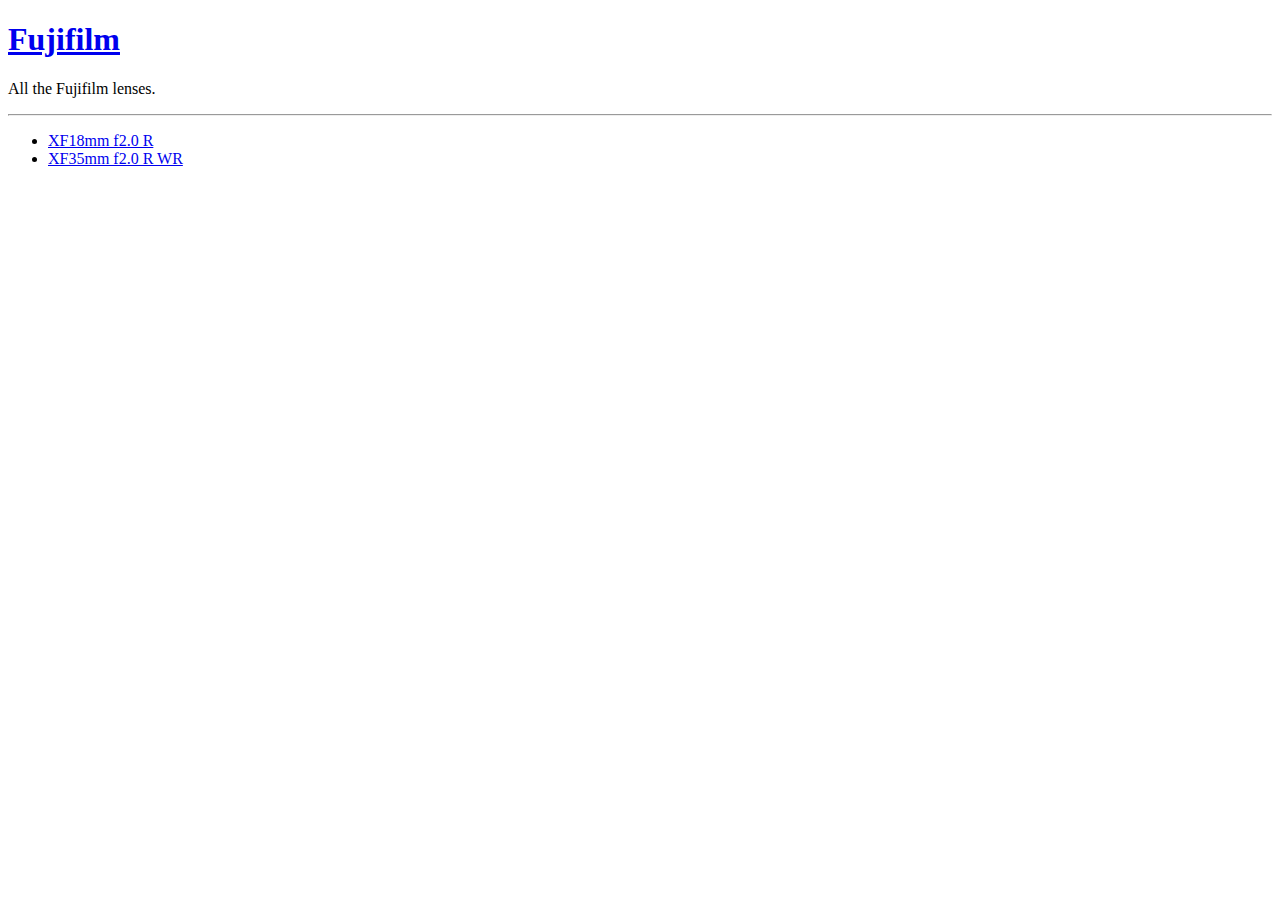
==== fujifilm/index.html @ 8d7d8a92 "Create index.html" ====
<!DOCTYPE html>
<html lang="en">
<head>
    <meta charset="UTF-8">
    <meta name="viewport" content="width=device-width, initial-scale=1.0">
    <title>All Fujifilm Lenses - All Camera Lenses</title>
    <!-- Additional metadata such as description, keywords, etc. -->
    <link rel="stylesheet" href="styles.css"> <!-- Link to your CSS stylesheet -->
</head>
<body>
    <!-- Content of your website -->
    <header>
        <!-- Header content such as logo, navigation, etc. -->
    </header>
    
    <main>
        <h1><a href="/all-camera-lenses/fujifilm">Fujifilm</a></h1>
        <p>All the Fujifilm lenses.</p>
        <hr>
        <ul>
            <li><a href="https://lensinkmitchel.github.io/all-camera-lenses/fujifilm/xf18mm-f2-0-R.html">XF18mm f2.0 R</a></li>
            <li><a href="https://lensinkmitchel.github.io/all-camera-lenses/fujifilm/xf35mm-f2-0-R-WR.html">XF35mm f2.0 R WR</a></li>
        </ul>
        <!-- Main content of your website -->
    </main>
    
    <footer>
        <!-- Footer content such as copyright information, links, etc. -->
    </footer>

    <!-- Optional: Scripts at the end of the body for better page loading performance -->
    <script src="script.js"></script> <!-- Link to your JavaScript file -->
</body>
</html>
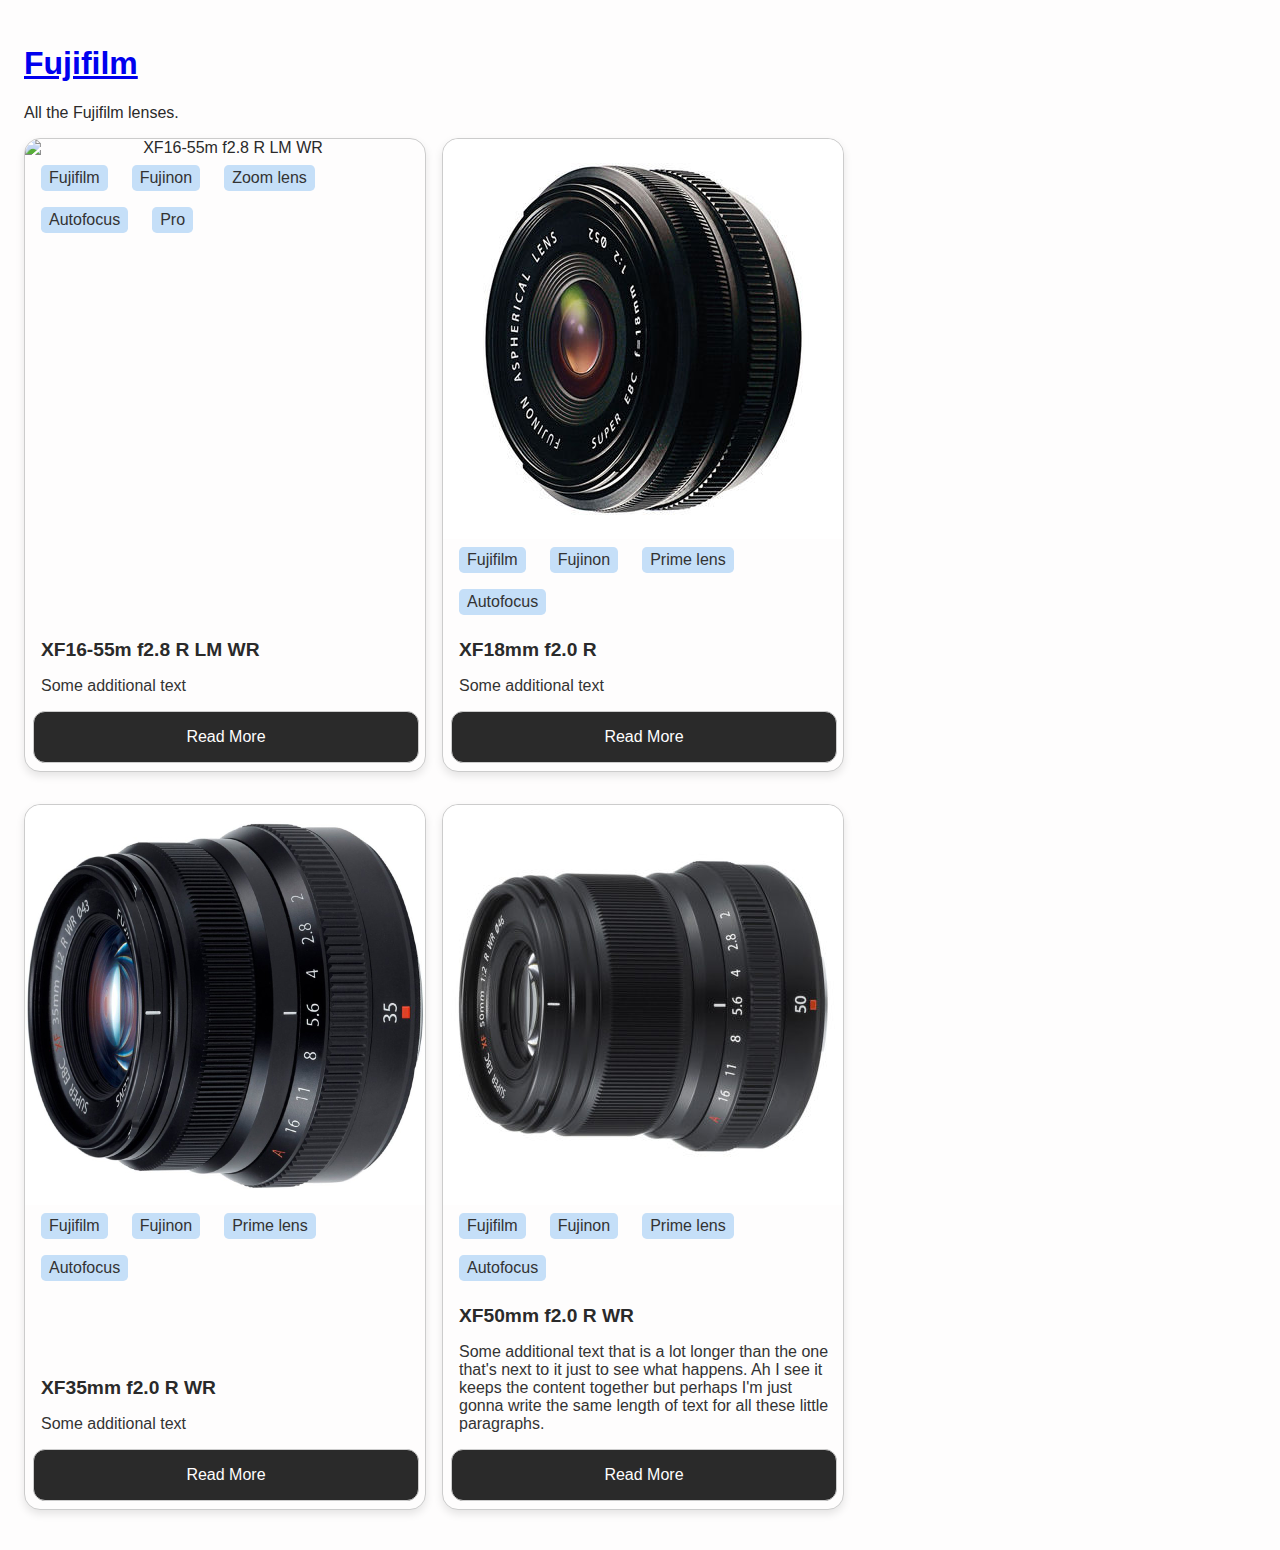
==== commit f82fc6ff: "restructured folders" ====
--- a/fujifilm/index.html
+++ b/fujifilm/index.html
@@ -5,7 +5,7 @@
     <meta name="viewport" content="width=device-width, initial-scale=1.0">
     <title>All Fujifilm Lenses - All Camera Lenses</title>
     <!-- Additional metadata such as description, keywords, etc. -->
-    <link rel="stylesheet" href="styles.css"> <!-- Link to your CSS stylesheet -->
+    <link rel="stylesheet" href="/assets/css/styles.css"> <!-- Link to your CSS stylesheet -->
 </head>
 <body>
     <!-- Content of your website -->
@@ -16,11 +16,66 @@
     <main>
         <h1><a href="/all-camera-lenses/fujifilm">Fujifilm</a></h1>
         <p>All the Fujifilm lenses.</p>
-        <hr>
-        <ul>
-            <li><a href="https://lensinkmitchel.github.io/all-camera-lenses/fujifilm/xf18mm-f2-0-R.html">XF18mm f2.0 R</a></li>
-            <li><a href="https://lensinkmitchel.github.io/all-camera-lenses/fujifilm/xf35mm-f2-0-R-WR.html">XF35mm f2.0 R WR</a></li>
-        </ul>
+        <div class="card-container">
+            <div class="card">
+              <img src="/assets/images/xf16-55mm-f2-8-r-lm-wr.jpeg" alt="XF16-55m f2.8 R LM WR">
+              <div class="card-tags">
+                <p>Fujifilm</p>
+                <p>Fujinon</p>
+                <p>Zoom lens</p>
+                <p>Autofocus</p>
+                <p>Pro</p>
+              </div>
+              <div class="card-content">
+                <h3>XF16-55m f2.8 R LM WR</h3>
+                <p>Some additional text</p>
+                <a href="fujifilm/xf16-55mm-f2-8-R-LM-WR.html" class="btn">Read More</a>
+              </div>
+            </div>
+            <div class="card">
+              <img src="/assets/images/xf18mm-f2-0-r.jpeg" alt="XF18mm f2.0 R">
+      
+              <div class="card-tags">
+                <p>Fujifilm</p>
+                <p>Fujinon</p>
+                <p>Prime lens</p>
+                <p>Autofocus</p>
+              </div>
+              <div class="card-content">
+                <h3>XF18mm f2.0 R</h3>
+                <p>Some additional text</p>
+                <a href="fujifilm/xf18mm-f2-0-R.html" class="btn">Read More</a>
+              </div>
+            </div>
+            <div class="card">
+              <img src="/assets/images/xf35mm-f2-0-r-wr.jpeg" alt="XF35mm f2.0 R WR">
+              <div class="card-tags">
+                <p>Fujifilm</p>
+                <p>Fujinon</p>
+                <p>Prime lens</p>
+                <p>Autofocus</p>
+              </div>
+              <div class="card-content">
+                <h3>XF35mm f2.0 R WR</h3>
+                <p>Some additional text</p>
+                <a href="fujifilm/xf35mm-f2-0-R-WR.html" class="btn">Read More</a>
+              </div>
+            </div>
+            <div class="card">
+              <img src="/assets/images/xf50mm-f2-0-r-wr.jpeg" alt="XF50mm f2.0 R WR">
+              <div class="card-tags">
+                <p>Fujifilm</p>
+                <p>Fujinon</p>
+                <p>Prime lens</p>
+                <p>Autofocus</p>
+              </div>
+              <div class="card-content">
+                <h3>XF50mm f2.0 R WR</h3>
+                <p>Some additional text that is a lot longer than the one that's next to it just to see what happens. Ah I see it keeps the content together but perhaps I'm just gonna write the same length of text for all these little paragraphs.</p>
+                <a href="fujifilm/xf50mm-f2-0-R-WR.html" class="btn">Read More</a>
+              </div>
+            </div>
+          </div>
         <!-- Main content of your website -->
     </main>
     
@@ -29,6 +84,6 @@
     </footer>
 
     <!-- Optional: Scripts at the end of the body for better page loading performance -->
-    <script src="script.js"></script> <!-- Link to your JavaScript file -->
+    <script src="/assets/js/main.js"></script> <!-- Link to your JavaScript file -->
 </body>
 </html>
--- a/assets/css/styles.css
+++ b/assets/css/styles.css
@@ -0,0 +1,237 @@
+/* COLORS AND GOODIES*/
+:root {
+  --primary-color: #466365;
+  /* Soft blue for primary actions */
+  --secondary-color: #c5dff8;
+  /* Light grey for backgrounds or secondary elements */
+  --accent-color: #444444;
+  /* Soft red for accents or highlights */
+  --background-color: #fefdfd;
+  /* White background */
+  --text-color: #2a2a2a;
+  /* Dark greyish blue for primary text */
+  --button-color: #2a2a2a;
+  /* Soft blue, similar to primary for button backgrounds */
+  --button-text-color: #fefdfd;
+  /* White text on buttons */
+}
+
+/* General Body Styles */
+body {
+  background-color: var(--background-color);
+  color: var(--text-color);
+  font-family: Arial, sans-serif;
+}
+
+
+/* NAVIGATION STYLING */
+nav {
+  box-sizing: border-box;
+  padding: 1rem;
+}
+
+nav ul {
+  list-style-type: none;
+  padding: 0;
+}
+
+nav li {
+  display: inline;
+  margin-right: 1rem;
+}
+
+nav a {
+  color: var(--primary-color);
+  padding: 8px;
+  text-decoration: none;
+}
+
+nav a:hover {
+  color: var(--accent-color);
+  text-decoration: underline;
+}
+
+/* Navigation base styles */
+nav ul {
+  list-style-type: none;
+  padding: 0;
+  margin: 0;
+}
+
+nav li {
+  display: inline-block;
+  position: relative;
+}
+
+nav a {
+  text-decoration: none;
+  display: block;
+  padding: 8px;
+  color: #000;
+}
+
+/* Navigation dropdown styling */
+.dropdown-content {
+  display: none;
+  position: absolute;
+  background-color: var(--background-color);
+  min-width: 160px;
+  box-shadow: 0px 0.5rem 1rem 0px rgba(0, 0, 0, 0.2);
+  z-index: 1;
+}
+
+.dropdown-content li {
+  display: block;
+}
+
+.dropdown:hover .dropdown-content {
+  display: block;
+}
+
+.dropdown-content a:hover {
+  background-color: var(--secondary-color);
+}
+
+
+/* MAIN STYLING */
+main {
+  box-sizing: border-box;
+  padding: 1rem;
+}
+
+/* card styling */
+.card-container {
+  width: 100%;
+  display: flex;
+  flex-wrap: wrap;
+  gap: 1rem;
+  justify-content: left;
+}
+
+.card {
+  display: flex;
+  flex-direction: column;
+  width: 100%;
+  /* Mobile first: cards take full width */
+  border: 1px solid #ccc;
+  border-radius: 1rem;
+  text-align: center;
+  background-color: var(--background-color);
+  box-shadow: 0 4px 8px rgba(0, 0, 0, 0.1);
+  margin-bottom: 1rem;
+  /* Add space below each card */
+}
+
+/* CSS for images inside cards */
+.card img {
+  width: 100%;
+  /* Ensures the image is always full width of the card */
+  height: auto;
+  /* Maintains the aspect ratio */
+  border-radius: 1rem 1rem 0 0;
+  /* Rounded corners on top only */
+}
+
+.card-tags {
+  display: flex;
+  /* Aligns the paragraphs horizontally */
+  flex-wrap: wrap;
+  /* Allows items to wrap onto the next line */
+  align-items: flex-start; /* Aligns items to the start of the container */
+  gap: 0;
+  /* Adds some space between each paragraph/label */
+  padding: 0.5rem 0; /* Padding for top and bottom inside the container */
+}
+
+.card-tags p {
+  background-color: var(--secondary-color);
+  color: var(--text-color);
+  padding: .25rem .5rem;
+  /* Adds padding inside each label */
+  border-radius: 0.3rem;
+  /* Rounded corners for the label look */
+  font-size: .75rem;
+  /* Adjust font size as needed */
+  white-space: nowrap;
+  /* Prevents the text from wrapping */
+  margin: 0;
+  margin-right: 0.25rem; /* Right margin for spacing between tags on the same line */
+  /* Initially remove the margin */
+  margin-bottom: 0.1rem;
+  /* Smaller bottom margin to reduce vertical space between rows */
+  flex: 0 0 auto; /* Prevents the tags from growing or shrinking */
+}
+
+.card-content {
+  display: flex;
+  flex-direction: column;
+  justify-content: flex-end;
+  flex-grow: 1;
+  /* Takes up all available space in the flex container */
+}
+
+.card h3 {
+  text-align: left;
+  margin: 0 0.5rem 1rem 1rem;
+  font-size: 1.2rem;
+}
+
+.card p {
+  text-align: left;
+  margin: 0 0.5rem 1rem 1rem;
+  color: #333;
+  font-size: 1rem;
+}
+
+/* Card button styling */
+.card a.btn {
+  margin-top: auto; /* Pushes the button to the bottom if there is space */
+  width: calc(100% - 1rem);
+  /* Full width of the card minus horizontal padding */
+  margin: 0 0.5rem 0.5rem;
+  /* Aligns with the horizontal padding of text */
+  padding: 1rem 0;
+  /* Vertical padding, similar to the text */
+  background-color: var(--button-color);
+  /* No fill */
+  border: 1px solid #ccc;
+  /* Outline that matches the card */
+  border-radius: 0.75rem;
+  /* Matches the card's border-radius */
+  color: var(--button-text-color);
+  /* Button text color */
+  text-align: center;
+  /* Center the text inside the button */
+  text-decoration: none;
+  /* Remove underline from the link */
+  font-size: 1rem;
+  /* Match the text size */
+}
+
+.card a.btn:hover {
+  background-color: var(--accent-color);
+  /* Change to accent color on hover */
+  text-decoration: none;
+  /* Maintain no underline */
+  color: var(--button-text-color);
+  /* Adjust color as needed */
+}
+
+/* Tablet view: max 2 cards per row */
+@media (min-width: 48.063rem) and (max-width: 56.1875rem) {
+
+  /* 769px to 899px if 1rem = 16px */
+  .card {
+    width: calc(50% - 0.5rem);
+  }
+}
+
+/* Desktop view: max 3 cards per row */
+@media (min-width: 56.25rem) {
+
+  /* 900px if 1rem = 16px */
+  .card {
+    width: calc(33.333% - (2rem / 3));
+    max-width: 25rem;
+  }
+}